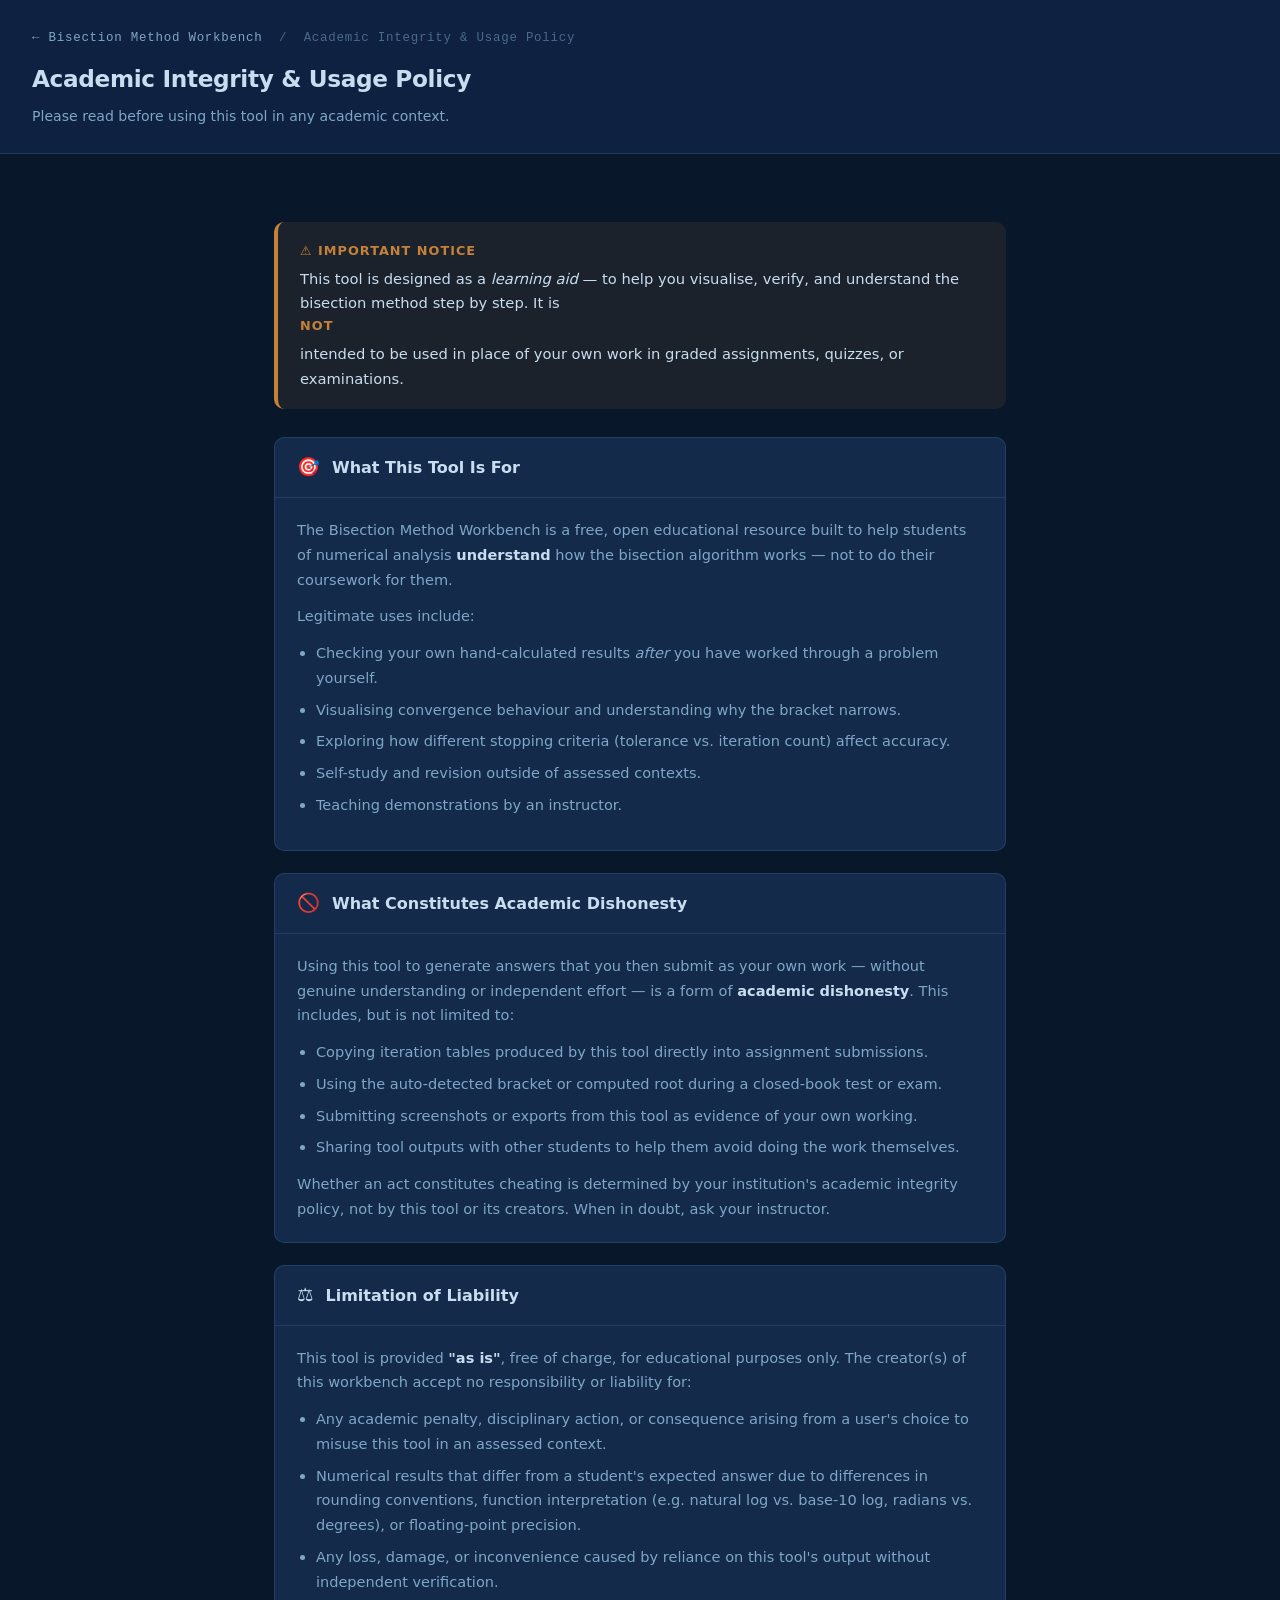
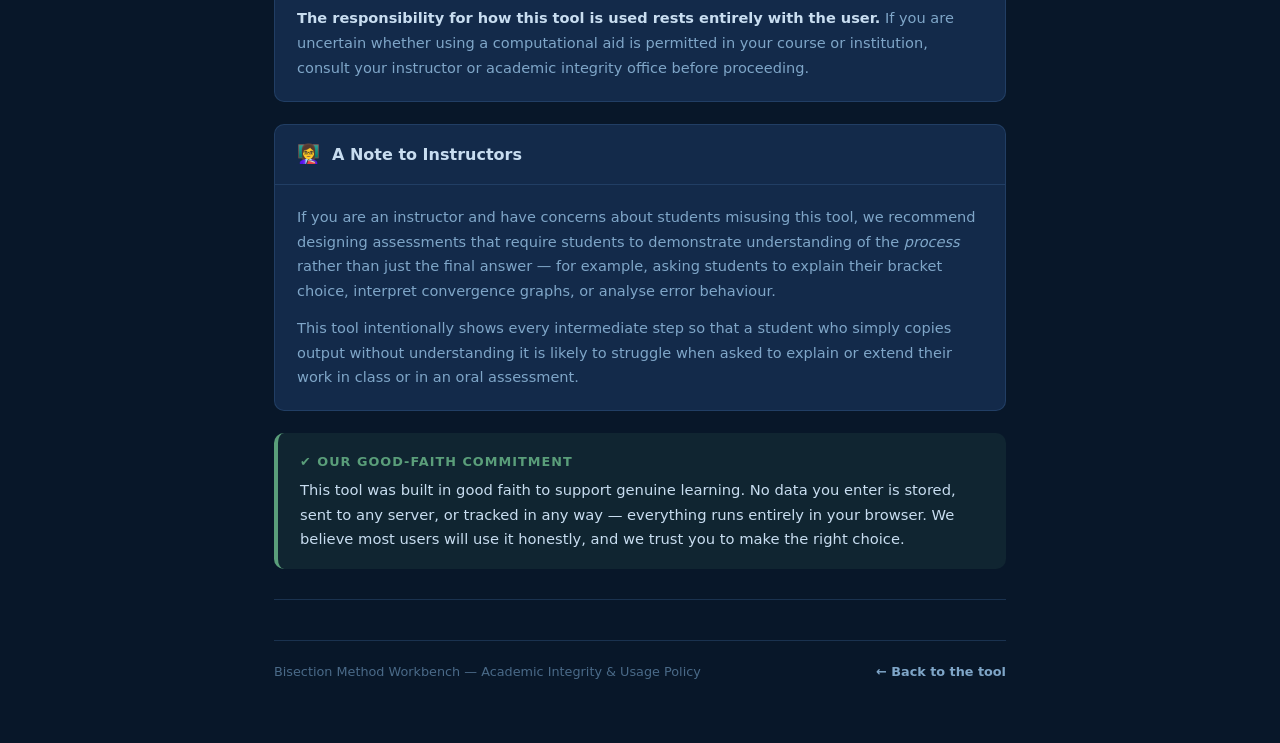
==== concern.html @ dc15df7a "fix" ====
<!DOCTYPE html>
<html lang="en">
<head>
<meta charset="UTF-8"/>
<meta name="viewport" content="width=device-width, initial-scale=1"/>
<title>Academic Integrity &amp; Usage Policy — Bisection Method Workbench</title>
<style>
  :root{
    --bg-deep:#081729; --bg-mid:#0e2140; --panel:#132a4a;
    --line-soft:rgba(61,102,148,.35);
    --ink:#c8ddf0; --ink-dim:#7fa6c8; --ink-faint:#4a6a88;
    --accent:#3d6694; --accent-hi:#5b8ec4;
    --warn:#c4813a; --danger:#c45a5a; --ok:#5a9e7a;
    --radius:10px;
    --font-sans:'Inter','Segoe UI',system-ui,sans-serif;
    --font-mono:'IBM Plex Mono','Fira Code','Courier New',monospace;
  }
  *,*::before,*::after{ box-sizing:border-box; margin:0; padding:0; }
  html{ font-size:16px; scroll-behavior:smooth; }
  body{
    background:var(--bg-deep); color:var(--ink);
    font-family:var(--font-sans); line-height:1.7;
    min-height:100vh; padding:0 0 60px;
  }

  /* ── Header ── */
  .page-head{
    background:var(--bg-mid); border-bottom:1px solid var(--line-soft);
    padding:28px 32px 24px;
  }
  .page-head .breadcrumb{
    font-size:.78rem; color:var(--ink-faint);
    font-family:var(--font-mono); letter-spacing:.06em;
    margin-bottom:10px;
  }
  .page-head .breadcrumb a{ color:var(--ink-dim); text-decoration:none; }
  .page-head .breadcrumb a:hover{ color:var(--ink); }
  .page-head h1{
    font-size:1.45rem; font-weight:700; color:var(--ink);
    letter-spacing:-.015em; margin-bottom:6px;
  }
  .page-head .subtitle{ font-size:.88rem; color:var(--ink-dim); }

  /* ── Shell ── */
  .shell{ max-width:780px; margin:0 auto; padding:40px 24px 0; }

  /* ── Alert box ── */
  .alert{
    border-radius:var(--radius); padding:18px 22px;
    margin-bottom:28px; border-left:4px solid;
    font-size:.92rem; line-height:1.65;
  }
  .alert-warn{ background:rgba(196,129,58,.1); border-color:var(--warn); }
  .alert-danger{ background:rgba(196,90,90,.1); border-color:var(--danger); }
  .alert-ok{ background:rgba(90,158,122,.1); border-color:var(--ok); }
  .alert strong{ display:block; font-size:.8rem; letter-spacing:.08em;
    text-transform:uppercase; margin-bottom:6px; }
  .alert-warn strong{ color:var(--warn); }
  .alert-danger strong{ color:var(--danger); }
  .alert-ok strong{ color:var(--ok); }

  /* ── Section ── */
  .sec{
    background:var(--panel); border:1px solid var(--line-soft);
    border-radius:var(--radius); margin-bottom:22px; overflow:hidden;
  }
  .sec-head{
    padding:16px 22px; border-bottom:1px solid var(--line-soft);
    display:flex; align-items:center; gap:12px;
  }
  .sec-icon{ font-size:1.15rem; line-height:1; }
  .sec-head h2{ font-size:1rem; font-weight:700; color:var(--ink); }
  .sec-body{ padding:20px 22px; font-size:.91rem; color:var(--ink-dim); }
  .sec-body p{ margin-bottom:12px; }
  .sec-body p:last-child{ margin-bottom:0; }
  .sec-body ul{ padding-left:1.3em; margin-bottom:12px; }
  .sec-body ul li{ margin-bottom:7px; }
  .sec-body ul li:last-child{ margin-bottom:0; }
  .sec-body strong{ color:var(--ink); }

  /* ── Divider ── */
  hr{ border:none; border-top:1px solid var(--line-soft); margin:30px 0; }

  /* ── Footer ── */
  .doc-foot{
    margin-top:40px; padding-top:20px;
    border-top:1px solid var(--line-soft);
    display:flex; justify-content:space-between; flex-wrap:wrap;
    gap:10px; font-size:.8rem; color:var(--ink-faint);
  }
  .doc-foot a{ color:var(--ink-dim); text-decoration:none; font-weight:600; }
  .doc-foot a:hover{ color:var(--ink); }

  /* ── Responsive ── */
  @media(max-width:520px){
    .page-head{ padding:20px 18px 18px; }
    .shell{ padding:24px 16px 0; }
    .sec-body, .sec-head{ padding-left:16px; padding-right:16px; }
  }
</style>
</head>
<body>

<div class="page-head">
  <div class="breadcrumb">
    <a href="index.html">← Bisection Method Workbench</a>
    &nbsp;/&nbsp; Academic Integrity &amp; Usage Policy
  </div>
  <h1>Academic Integrity &amp; Usage Policy</h1>
  <div class="subtitle">Please read before using this tool in any academic context.</div>
</div>

<div class="shell">

  <!-- ── Top warning ── -->
  <div class="alert alert-warn" style="margin-top:28px;">
    <strong>⚠ Important Notice</strong>
    This tool is designed as a <em>learning aid</em> — to help you
    visualise, verify, and understand the bisection method step by step.
    It is <strong>not</strong> intended to be used in place of your own work
    in graded assignments, quizzes, or examinations.
  </div>

  <!-- ── 1. What this tool is ── -->
  <div class="sec">
    <div class="sec-head">
      <span class="sec-icon">🎯</span>
      <h2>What This Tool Is For</h2>
    </div>
    <div class="sec-body">
      <p>
        The Bisection Method Workbench is a free, open educational resource built to
        help students of numerical analysis <strong>understand</strong> how the bisection
        algorithm works — not to do their coursework for them.
      </p>
      <p>Legitimate uses include:</p>
      <ul>
        <li>Checking your own hand-calculated results <em>after</em> you have worked through a problem yourself.</li>
        <li>Visualising convergence behaviour and understanding why the bracket narrows.</li>
        <li>Exploring how different stopping criteria (tolerance vs. iteration count) affect accuracy.</li>
        <li>Self-study and revision outside of assessed contexts.</li>
        <li>Teaching demonstrations by an instructor.</li>
      </ul>
    </div>
  </div>

  <!-- ── 2. Academic dishonesty ── -->
  <div class="sec">
    <div class="sec-head">
      <span class="sec-icon">🚫</span>
      <h2>What Constitutes Academic Dishonesty</h2>
    </div>
    <div class="sec-body">
      <p>
        Using this tool to generate answers that you then submit as your own work —
        without genuine understanding or independent effort — is a form of
        <strong>academic dishonesty</strong>. This includes, but is not limited to:
      </p>
      <ul>
        <li>Copying iteration tables produced by this tool directly into assignment submissions.</li>
        <li>Using the auto-detected bracket or computed root during a closed-book test or exam.</li>
        <li>Submitting screenshots or exports from this tool as evidence of your own working.</li>
        <li>Sharing tool outputs with other students to help them avoid doing the work themselves.</li>
      </ul>
      <p>
        Whether an act constitutes cheating is determined by your institution's academic
        integrity policy, not by this tool or its creators. When in doubt, ask your instructor.
      </p>
    </div>
  </div>

  <!-- ── 3. No liability ── -->
  <div class="sec">
    <div class="sec-head">
      <span class="sec-icon">⚖️</span>
      <h2>Limitation of Liability</h2>
    </div>
    <div class="sec-body">
      <p>
        This tool is provided <strong>"as is"</strong>, free of charge, for educational purposes only.
        The creator(s) of this workbench accept no responsibility or liability for:
      </p>
      <ul>
        <li>
          Any academic penalty, disciplinary action, or consequence arising from a
          user's choice to misuse this tool in an assessed context.
        </li>
        <li>
          Numerical results that differ from a student's expected answer due to
          differences in rounding conventions, function interpretation (e.g. natural
          log vs. base-10 log, radians vs. degrees), or floating-point precision.
        </li>
        <li>
          Any loss, damage, or inconvenience caused by reliance on this tool's output
          without independent verification.
        </li>
      </ul>
      <p>
        <strong>The responsibility for how this tool is used rests entirely with the user.</strong>
        If you are uncertain whether using a computational aid is permitted in your
        course or institution, consult your instructor or academic integrity office before proceeding.
      </p>
    </div>
  </div>

  <!-- ── 4. A note to instructors ── -->
  <div class="sec">
    <div class="sec-head">
      <span class="sec-icon">👩‍🏫</span>
      <h2>A Note to Instructors</h2>
    </div>
    <div class="sec-body">
      <p>
        If you are an instructor and have concerns about students misusing this tool,
        we recommend designing assessments that require students to demonstrate
        understanding of the <em>process</em> rather than just the final answer —
        for example, asking students to explain their bracket choice, interpret
        convergence graphs, or analyse error behaviour.
      </p>
      <p>
        This tool intentionally shows every intermediate step so that a student who
        simply copies output without understanding it is likely to struggle when asked
        to explain or extend their work in class or in an oral assessment.
      </p>
    </div>
  </div>

  <!-- ── 5. Good faith note ── -->
  <div class="alert alert-ok">
    <strong>✔ Our Good-Faith Commitment</strong>
    This tool was built in good faith to support genuine learning. No data you enter
    is stored, sent to any server, or tracked in any way — everything runs entirely
    in your browser. We believe most users will use it honestly, and we trust you to
    make the right choice.
  </div>

  <hr/>

  <div class="doc-foot">
    <span>Bisection Method Workbench &mdash; Academic Integrity &amp; Usage Policy</span>
    <span>
      <a href="index.html">← Back to the tool</a>
    </span>
  </div>

</div><!-- .shell -->
</body>
</html>
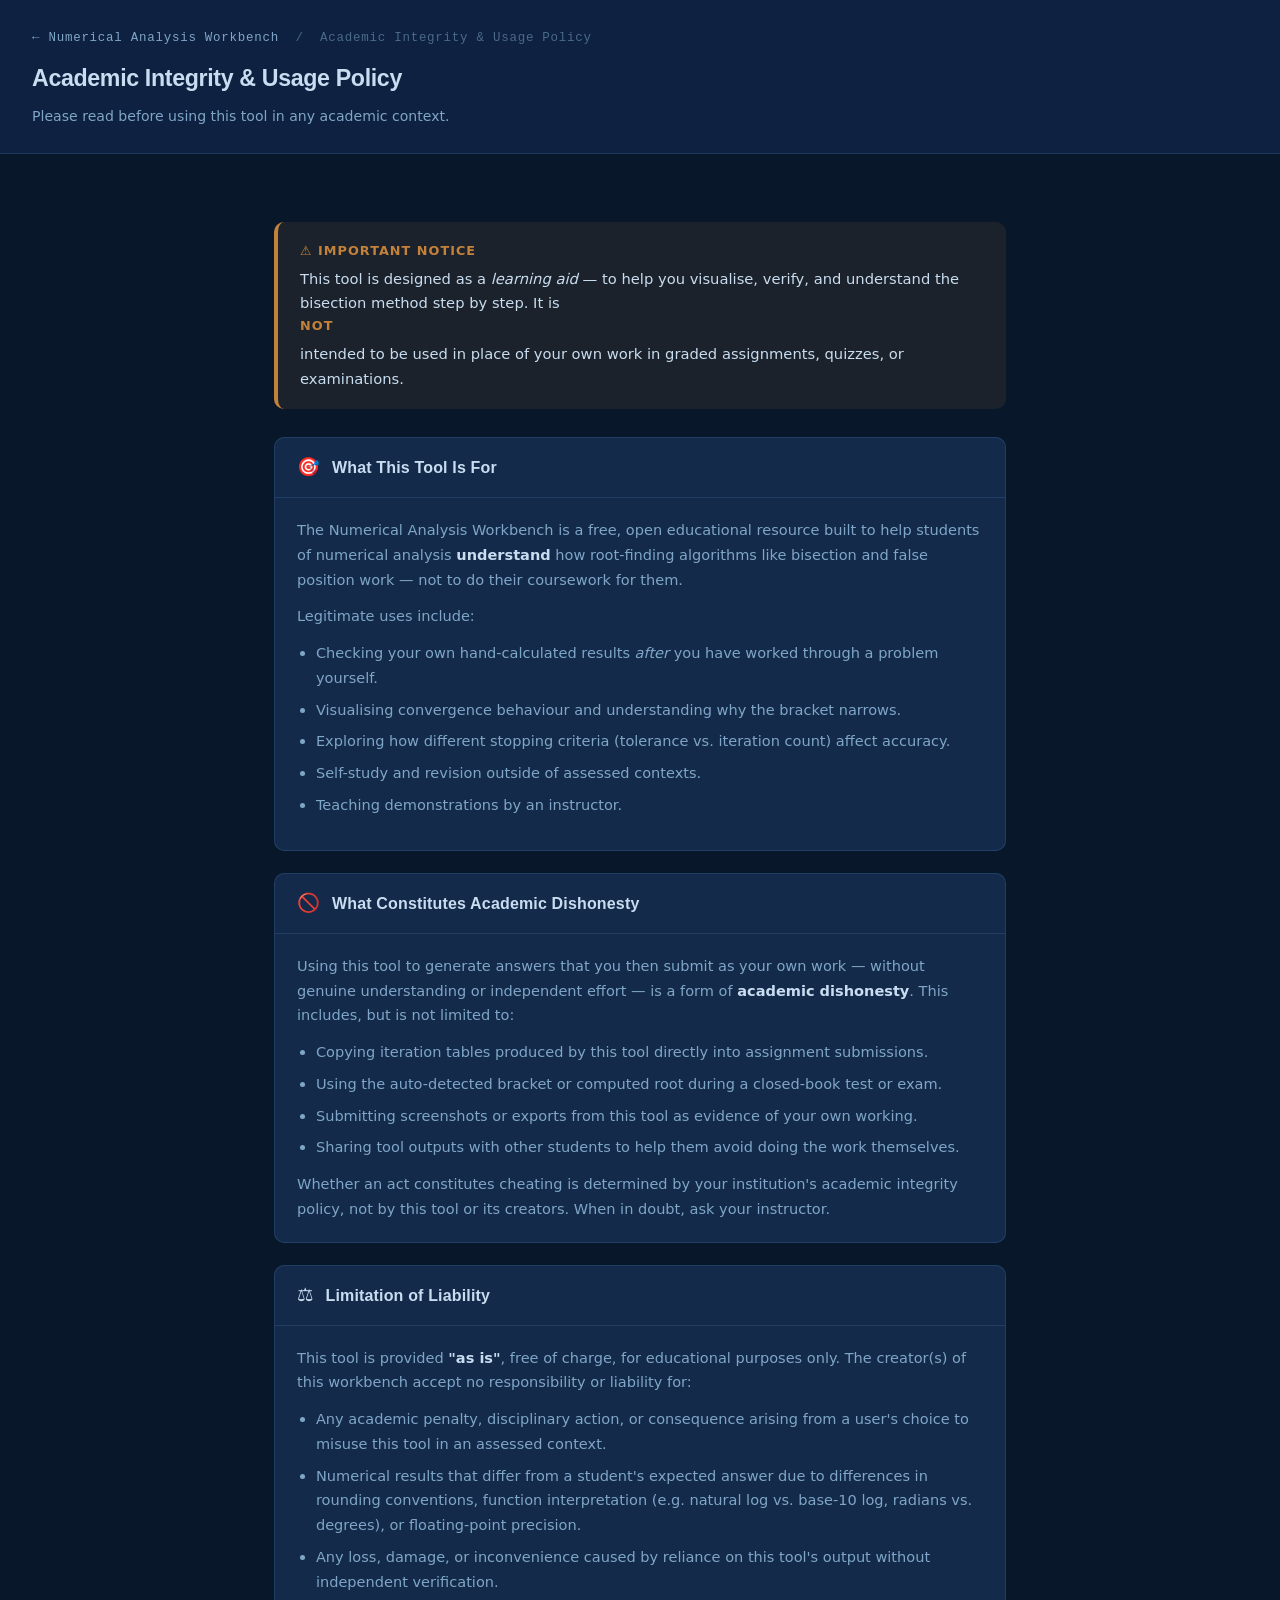
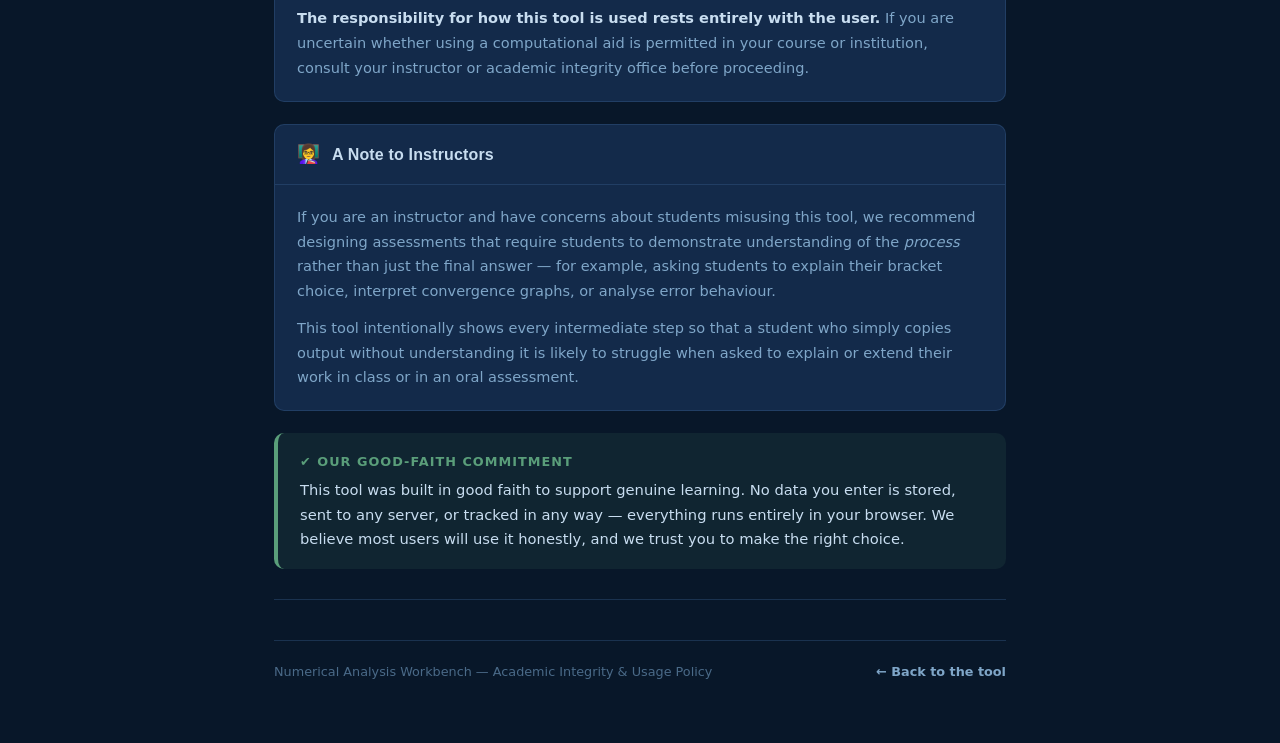
==== commit fc4cd5f9: "adding False Position" ====
--- a/concern.html
+++ b/concern.html
@@ -3,7 +3,8 @@
 <head>
 <meta charset="UTF-8"/>
 <meta name="viewport" content="width=device-width, initial-scale=1"/>
-<title>Academic Integrity &amp; Usage Policy — Bisection Method Workbench</title>
+<title>Academic Integrity &amp; Usage Policy — Numerical Analysis Workbench</title>
+<link rel="stylesheet" href="styles.css">
 <style>
   :root{
     --bg-deep:#081729; --bg-mid:#0e2140; --panel:#132a4a;
@@ -41,8 +42,7 @@
   }
   .page-head .subtitle{ font-size:.88rem; color:var(--ink-dim); }
 
-  /* ── Shell ── */
-  .shell{ max-width:780px; margin:0 auto; padding:40px 24px 0; }
+  .doc-shell{ max-width:780px; margin:0 auto; padding:40px 24px 0; }
 
   /* ── Alert box ── */
   .alert{
@@ -94,7 +94,7 @@
   /* ── Responsive ── */
   @media(max-width:520px){
     .page-head{ padding:20px 18px 18px; }
-    .shell{ padding:24px 16px 0; }
+    .doc-shell{ padding:24px 16px 0; }
     .sec-body, .sec-head{ padding-left:16px; padding-right:16px; }
   }
 </style>
@@ -103,14 +103,14 @@
 
 <div class="page-head">
   <div class="breadcrumb">
-    <a href="index.html">← Bisection Method Workbench</a>
+    <a href="index.html">← Numerical Analysis Workbench</a>
     &nbsp;/&nbsp; Academic Integrity &amp; Usage Policy
   </div>
   <h1>Academic Integrity &amp; Usage Policy</h1>
   <div class="subtitle">Please read before using this tool in any academic context.</div>
 </div>
 
-<div class="shell">
+<div class="doc-shell">
 
   <!-- ── Top warning ── -->
   <div class="alert alert-warn" style="margin-top:28px;">
@@ -129,9 +129,9 @@
     </div>
     <div class="sec-body">
       <p>
-        The Bisection Method Workbench is a free, open educational resource built to
-        help students of numerical analysis <strong>understand</strong> how the bisection
-        algorithm works — not to do their coursework for them.
+        The Numerical Analysis Workbench is a free, open educational resource built to
+        help students of numerical analysis <strong>understand</strong> how root-finding
+        algorithms like bisection and false position work — not to do their coursework for them.
       </p>
       <p>Legitimate uses include:</p>
       <ul>
@@ -237,12 +237,12 @@
   <hr/>
 
   <div class="doc-foot">
-    <span>Bisection Method Workbench &mdash; Academic Integrity &amp; Usage Policy</span>
+    <span>Numerical Analysis Workbench &mdash; Academic Integrity &amp; Usage Policy</span>
     <span>
       <a href="index.html">← Back to the tool</a>
     </span>
   </div>
 
-</div><!-- .shell -->
+</div><!-- .doc-shell -->
 </body>
-</html>
+</html>
--- a/styles.css
+++ b/styles.css
@@ -0,0 +1,280 @@
+  /* ============================================================
+     DESIGN TOKENS — "Drafting Table / Blueprint" system
+     ============================================================ */
+  :root{
+    --bg:        #0F2240;
+    --bg-deep:   #081729;
+    --panel:     #173A60;
+    --panel-2:   #1C4470;
+    --line:      #3D6694;
+    --line-soft: rgba(61,102,148,0.32);
+    --ink:       #EDEAE0;
+    --ink-dim:   #AEC0D6;
+    --ink-faint: #7B93B0;
+    --copper:    #C9784B;
+    --copper-hi: #E2945F;
+    --verdigris: #7FA68C;
+    --danger:    #D9776B;
+    --font-display: 'IBM Plex Sans Condensed', sans-serif;
+    --font-body:    'IBM Plex Sans', sans-serif;
+    --font-mono:    'IBM Plex Mono', monospace;
+    --radius: 3px;
+    --ease: cubic-bezier(.22,.68,0,1);
+  }
+  *{ box-sizing: border-box; }
+  html{ color-scheme: dark; }
+  body{
+    margin:0;
+    background:
+      linear-gradient(var(--line-soft) 1px, transparent 1px) 0 0/ 100% 28px,
+      linear-gradient(90deg, var(--line-soft) 1px, transparent 1px) 0 0/ 28px 100%,
+      var(--bg);
+    background-attachment: fixed;
+    color: var(--ink);
+    font-family: var(--font-body);
+    font-size: 16px;
+    line-height: 1.5;
+    -webkit-font-smoothing: antialiased;
+  }
+  h1,h2,h3{ font-family: var(--font-display); margin:0; letter-spacing:.01em; }
+  p{ margin: 0 0 .75em; color: var(--ink-dim); }
+  a{ color: var(--copper-hi); text-decoration: underline; text-decoration-color: rgba(226,148,95,.4); text-underline-offset: .15em; }
+  a:hover{ text-decoration-color: var(--copper-hi); }
+  button, input, select{ font-family: inherit; }
+  :focus-visible{ outline: 2px solid var(--copper-hi); outline-offset: 2px; border-radius: 2px; }
+  .skip-link{ position:absolute; left:-999px; top:0; background:var(--copper); color:var(--bg-deep); padding:.5em 1em; z-index:200; font-weight:600; }
+  .skip-link:focus{ left:8px; top:8px; }
+
+  /* ---------- Shell layout ---------- */
+  .shell{ display:flex; min-height:100vh; max-width: 1400px; margin: 0 auto; }
+  .sheet-index{
+    flex: 0 0 248px; background: var(--bg-deep);
+    border-right: 1px solid var(--line-soft); padding: 22px 16px;
+    position: sticky; top:0; align-self: flex-start; height: 100vh; overflow-y:auto;
+  }
+  .brand{ display:flex; align-items:center; gap:10px; margin-bottom: 26px; padding-bottom:16px; border-bottom: 1px solid var(--line-soft); }
+  .brand-mark{ width:30px; height:30px; flex:none; }
+  .brand-text{ font-family: var(--font-display); font-weight:700; font-size: 1rem; letter-spacing:.02em; line-height:1.15; }
+  .brand-text small{ display:block; font-family: var(--font-mono); font-weight:400; font-size:.68rem; color: var(--ink-faint); letter-spacing:.08em; text-transform:uppercase; margin-top:2px; }
+  .index-label{ font-family: var(--font-mono); font-size:.68rem; letter-spacing:.12em; text-transform:uppercase; color: var(--ink-faint); margin: 0 0 10px 6px; }
+  .index-label-row{ display:flex; align-items:center; justify-content:space-between; gap:8px; margin: 0 0 10px 6px; }
+  .index-label-row .index-label{ margin:0; }
+  .sheet-toggle-btn{
+    font-family: var(--font-mono); font-size:.62rem; letter-spacing:.06em; text-transform:uppercase;
+    background:none; border:1px solid var(--line-soft); color: var(--ink-faint);
+    padding:3px 9px; border-radius:3px; cursor:pointer; margin-right:6px;
+    transition: color .15s, border-color .15s;
+  }
+  .sheet-toggle-btn:hover{ color: var(--ink); border-color: var(--line); }
+  .sheet-list.is-collapsed{ display:none; }
+  .sheet-list{ list-style:none; margin:0 0 24px; padding:0; display:flex; flex-direction:column; gap:4px; }
+  .sheet-item{ display:flex; align-items:baseline; gap:10px; padding:9px 10px; border-radius: var(--radius); font-size:.92rem; color: var(--ink-dim); border-left: 2px solid transparent; cursor:pointer; transition: background .18s var(--ease), color .18s var(--ease), border-color .18s var(--ease); }
+  .sheet-item:hover:not(.disabled):not(.active){ background: rgba(61,102,148,.18); color: var(--ink); }
+  .sheet-item:focus-visible{ outline: 2px solid var(--copper-hi); outline-offset: -2px; }
+  .sheet-item .num{ font-family: var(--font-mono); font-size:.78rem; color: var(--ink-faint); }
+  .sheet-item.active{ background: var(--panel); color: var(--ink); border-left-color: var(--copper); }
+  .sheet-item.active .num{ color: var(--copper-hi); }
+  .sheet-item.disabled{ opacity:.45; cursor: default; }
+  .sheet-item .soon{ font-family: var(--font-mono); font-size:.62rem; letter-spacing:.08em; text-transform:uppercase; margin-left:auto; color: var(--ink-faint); border:1px solid var(--line-soft); padding:1px 5px; border-radius:2px; }
+  .sidebar-foot{ font-size:.78rem; color: var(--ink-faint); border-top:1px solid var(--line-soft); padding-top:14px; }
+  .sidebar-foot a{ color: var(--ink-dim); }
+  .mobile-nav{ display:none; }
+  main.workbench{ flex:1; min-width:0; padding: 36px 40px 60px; }
+
+  /* ---------- Hero ---------- */
+  .hero{ display:grid; grid-template-columns: 1.1fr .9fr; gap:36px; align-items:center; padding-bottom: 30px; margin-bottom: 30px; border-bottom: 1px solid var(--line-soft); transition: opacity .22s var(--ease), transform .22s var(--ease); }
+  .hero.is-swapping{ opacity:0; transform: translateY(8px); }
+  @media (prefers-reduced-motion: reduce){ .hero{ transition:none; } }
+  .hero h1{ font-size: clamp(1.7rem, 2.6vw, 2.35rem); font-weight:700; line-height:1.12; }
+  .hero h1 .accent{ color: var(--copper-hi); }
+  .hero-sub{ margin-top:12px; max-width: 46ch; }
+  .hero-meta{ display:flex; gap:18px; margin-top:18px; font-family: var(--font-mono); font-size:.78rem; color: var(--ink-faint); flex-wrap:wrap; }
+  .hero-meta span b{ color: var(--ink-dim); font-weight:600; }
+  .hero-plate{ background: var(--panel); border:1px solid var(--line-soft); border-radius: var(--radius); padding: 14px; }
+  .hero-plate-label{ font-family: var(--font-mono); font-size:.66rem; letter-spacing:.1em; text-transform:uppercase; color: var(--ink-faint); margin-bottom:6px; display:flex; justify-content:space-between; }
+  .hero-plate svg{ display:block; width:100%; height:auto; }
+
+  /* ---------- Panels ---------- */
+  .panel{ background: var(--panel); border: 1px solid var(--line-soft); border-radius: var(--radius); margin-bottom: 26px; overflow:hidden; }
+  .panel-head{ display:flex; align-items:baseline; justify-content:space-between; gap:12px; padding: 16px 22px; border-bottom: 1px solid var(--line-soft); }
+  .panel-head h2{ font-size:1.05rem; font-weight:600; }
+  .panel-head .plate-tag{ font-family: var(--font-mono); font-size:.68rem; color: var(--ink-faint); letter-spacing:.08em; text-transform:uppercase; }
+  .panel-body{ padding: 22px; }
+
+  /* ---------- Form ---------- */
+  .field{ margin-bottom:18px; }
+  .field label{ display:block; font-size:.84rem; font-weight:600; color: var(--ink-dim); margin-bottom:6px; }
+  .field-hint{ font-size:.78rem; color: var(--ink-faint); margin-top:6px; }
+  .field-row{ display:flex; gap:16px; flex-wrap:wrap; }
+  .field-row > .field{ flex:1; min-width:140px; }
+  input[type=text], input[type=number]{ width:100%; background: var(--bg-deep); border:1px solid var(--line); color: var(--ink); padding: 10px 12px; border-radius: var(--radius); font-family: var(--font-mono); font-size:.95rem; }
+  input::placeholder{ color: var(--ink-faint); }
+  input[type=text]:focus, input[type=number]:focus{ border-color: var(--copper-hi); }
+  input.invalid{ border-color: var(--danger); }
+  input[type=text]:disabled, input[type=number]:disabled{ opacity:.55; cursor:not-allowed; }
+  .fx-row{ display:flex; align-items:center; gap:10px; }
+  .validity-dot{ width:9px; height:9px; border-radius:50%; background: var(--ink-faint); flex:none; transition: background .2s var(--ease); }
+  .validity-dot.ok{ background: var(--verdigris); }
+  .validity-dot.bad{ background: var(--danger); }
+  .example-link{ background:none; border:none; color: var(--copper-hi); font-size:.8rem; padding:0; cursor:pointer; text-decoration: underline; text-decoration-color: rgba(226,148,95,.4); }
+  details.tutorial{ margin-top: 10px; border:1px dashed var(--line-soft); border-radius: var(--radius); padding: 4px 14px; }
+  details.tutorial summary{ cursor:pointer; padding:10px 0; font-size:.85rem; font-weight:600; color: var(--ink-dim); list-style:none; display:flex; align-items:center; gap:8px;}
+  details.tutorial summary::before{ content:"+"; color: var(--copper-hi); font-family: var(--font-mono); width:14px; }
+  details.tutorial[open] summary::before{ content:"–"; }
+  .tutorial-body{ padding: 4px 0 16px; font-size:.86rem; }
+  .syntax-table{ width:100%; border-collapse: collapse; margin: 10px 0 14px; font-size:.84rem; }
+  .syntax-table th, .syntax-table td{ text-align:left; padding:6px 10px; border-bottom:1px solid var(--line-soft); }
+  .syntax-table th{ color: var(--ink-faint); font-weight:600; font-family: var(--font-mono); font-size:.72rem; text-transform:uppercase; letter-spacing:.06em; }
+  .syntax-table td code{ font-family: var(--font-mono); color: var(--copper-hi); }
+  .note-box{ background: rgba(217,119,107,.12); border-left:3px solid var(--danger); padding:10px 12px; font-size:.82rem; border-radius:2px; margin-top:10px; }
+  .note-box.info{ background: rgba(127,166,140,.12); border-left-color: var(--verdigris); }
+  fieldset{ border:none; padding:0; margin:0 0 18px; }
+  fieldset > legend{ font-size:.84rem; font-weight:600; color: var(--ink-dim); margin-bottom:8px; padding:0; }
+  .stop-options{ display:flex; flex-direction:column; gap:10px; }
+  .stop-option{ display:flex; align-items:center; gap:10px; flex-wrap:wrap; padding:10px 12px; border:1px solid var(--line-soft); border-radius: var(--radius); }
+  .stop-option.active-mode{ border-color: var(--copper); background: rgba(201,120,75,.08); }
+  .stop-option input[type=radio]{ accent-color: var(--copper); width:16px; height:16px; flex:none; }
+  .stop-option label.opt-label{ font-weight:600; font-size:.88rem; margin:0; flex:none; }
+  .stop-option .sub-input{ width:110px; margin-left:auto; }
+  .stop-option .sub-input:disabled{ opacity:.4; }
+  .btn-row{ display:flex; gap:12px; align-items:center; flex-wrap:wrap; margin-top: 6px; }
+  .btn{ font-family: var(--font-display); font-weight:600; font-size:.92rem; letter-spacing:.02em; padding: 11px 22px; border-radius: var(--radius); border:1px solid var(--line); background: var(--panel-2); color: var(--ink); cursor:pointer; transition: transform .12s var(--ease), background .15s; }
+  .btn:hover{ background: #234d7c; }
+  .btn:active{ transform: translateY(1px); }
+  .btn--primary{ background: var(--copper); border-color: var(--copper); color: var(--bg-deep); }
+  .btn--primary:hover{ background: var(--copper-hi); }
+  .btn--ghost{ background: transparent; }
+  .btn:disabled{ opacity:.4; cursor:not-allowed; }
+  .btn-icon{ display:inline-flex; align-items:center; justify-content:center; width:38px; height:38px; padding:0; border-radius: var(--radius); }
+  .status-msg{ margin-top:16px; padding:12px 14px; border-radius: var(--radius); font-size:.88rem; display:flex; gap:10px; align-items:flex-start; }
+  .status-msg.error{ background: rgba(217,119,107,.14); border:1px solid rgba(217,119,107,.4); color:#F4D9D5; }
+  .status-msg.success{ background: rgba(127,166,140,.14); border:1px solid rgba(127,166,140,.4); color:#DCEAE1; }
+  .status-msg[hidden]{ display:none; }
+
+  /* ---------- Solution box ---------- */
+  .sol-inner{ display:flex; flex-direction:column; gap:22px; }
+  .sol-group{ display:flex; flex-direction:column; gap:9px; }
+  .sol-lbl{ font-family: var(--font-mono); font-size:.66rem; letter-spacing:.1em; text-transform:uppercase; color: var(--ink-faint); }
+  .sol-eq{ font-family: var(--font-mono); font-size:1.05rem; background: var(--bg-deep); border:1px solid var(--line-soft); border-radius:var(--radius); padding:10px 16px; display:inline-block; color: var(--ink); }
+  .bracket-box{ background: var(--bg-deep); border:1px solid var(--line-soft); border-radius:var(--radius); padding:14px 18px; display:flex; flex-direction:column; gap:8px; }
+  .bc-row{ display:flex; align-items:center; gap:12px; flex-wrap:wrap; font-family:var(--font-mono); font-size:.86rem; }
+  .bc-row + .bc-row.ivt-row{ margin-top:4px; padding-top:10px; border-top:1px solid var(--line-soft); }
+  .sign-pill{ font-size:.69rem; font-weight:700; padding:2px 8px; border-radius:10px; letter-spacing:.03em; white-space:nowrap; }
+  .sign-pill.neg{ background:rgba(217,119,107,.18); color:#F4D9D5; border:1px solid rgba(217,119,107,.35); }
+  .sign-pill.pos{ background:rgba(127,166,140,.18); color:#DCEAE1; border:1px solid rgba(127,166,140,.35); }
+  .sign-pill.ok { background:rgba(127,166,140,.18); color:var(--verdigris); border:1px solid rgba(127,166,140,.35); }
+  .ivt-note{ font-size:.78rem; color:var(--ink-faint); }
+  .result-row{ display:flex; align-items:center; gap:14px; flex-wrap:wrap; }
+  .root-chip{ font-family:var(--font-mono); font-size:1.25rem; color:var(--copper-hi); background:var(--bg-deep); border:1px solid rgba(201,120,75,.3); border-radius:var(--radius); padding:10px 18px; }
+  .conv-chip{ font-family:var(--font-mono); font-size:.7rem; color:var(--verdigris); background:rgba(127,166,140,.1); border:1px solid rgba(127,166,140,.3); padding:4px 10px; border-radius:10px; }
+  .ae-note{ font-family:var(--font-mono); font-size:.78rem; color:var(--ink-faint); }
+
+  /* ---------- Visualization ---------- */
+  .viz-wrap{ background: var(--bg-deep); border-radius: var(--radius); padding: 10px; }
+  #bisection-graph{ display:block; width:100%; height:auto; }
+  .viz-controls{ display:flex; align-items:center; gap:14px; margin-top:16px; flex-wrap:wrap; }
+  .step-indicator{ font-family: var(--font-mono); font-size:.82rem; color: var(--ink-dim); margin-left:auto; }
+  .speed-select{ background: var(--bg-deep); border:1px solid var(--line); color: var(--ink); border-radius: var(--radius); padding:8px 10px; font-size:.84rem; }
+  .reading-row{ display:flex; gap: 22px; margin-top:14px; flex-wrap:wrap; font-family: var(--font-mono); font-size:.84rem; }
+  .reading-row .reading b{ display:block; color: var(--ink-faint); font-size:.66rem; text-transform:uppercase; letter-spacing:.08em; font-weight:400; margin-bottom:3px; }
+  .reading-row .reading span{ color: var(--ink); font-size:.98rem; }
+  .reading-row .reading.c-value span{ color: var(--copper-hi); }
+  .reading-row .reading.converged span{ color: var(--verdigris); }
+
+  /* ---------- Table ---------- */
+  .table-scroll{ overflow-x:auto; }
+  table.iter-table{ width:100%; border-collapse: collapse; font-family: var(--font-mono); font-size:.84rem; min-width: 880px; }
+  table.iter-table th, table.iter-table td{ padding:8px 10px; text-align:right; border-bottom:1px solid var(--line-soft); white-space:nowrap; }
+  table.iter-table th:first-child, table.iter-table td:first-child{ text-align:left; }
+  table.iter-table thead th{ color: var(--ink-faint); font-size:.68rem; text-transform:uppercase; letter-spacing:.06em; font-family: var(--font-body); font-weight:600; position:sticky; top:0; background: var(--panel); }
+  table.iter-table tbody tr{ transition: background .2s var(--ease); }
+  table.iter-table tbody tr.active-row{ background: rgba(201,120,75,.16); }
+  table.iter-table tbody tr.converged-row td{ color: var(--verdigris); }
+  /* value colors */
+  table.iter-table td.neg-val{ color: var(--danger); }
+  table.iter-table td.pos-val{ color: var(--verdigris); }
+  table.iter-table td.c-val{ color: var(--copper-hi); font-weight:600; }
+  table.iter-table td.mini-cell{ padding:3px 8px; vertical-align:middle; }
+  .table-note{ font-family:var(--font-mono); font-size:.72rem; color:var(--ink-faint); margin-top:10px; }
+  .export-row{ display:flex; gap:12px; margin-top:18px; flex-wrap:wrap; align-items:center; }
+  .export-note{ font-size:.78rem; color: var(--ink-faint); }
+
+  /* ---------- Capture credit ---------- */
+  .capture-credit{ font-family: var(--font-mono); font-size:.72rem; color: var(--ink-faint); padding-top:12px; margin-top:12px; border-top:1px dashed var(--line-soft); text-align:right; }
+
+  /* ---------- Footer ---------- */
+  footer.site-foot{ margin-top: 40px; padding-top: 22px; border-top:1px solid var(--line-soft); display:flex; justify-content:space-between; gap:16px; flex-wrap:wrap; font-size:.82rem; color: var(--ink-faint); }
+  footer.site-foot a{ color: var(--ink-dim); font-weight:600; }
+  .visually-hidden{ position:absolute; width:1px; height:1px; overflow:hidden; clip:rect(0,0,0,0); white-space:nowrap; }
+
+  @media (prefers-reduced-motion: reduce){ *{ animation-duration:.001ms !important; animation-iteration-count:1 !important; transition-duration:.001ms !important; } }
+  @media (max-width: 900px){ .hero{ grid-template-columns:1fr; } }
+
+  /* ---- tablet / small desktop ---- */
+  @media (max-width: 760px){
+    .shell{ flex-direction:column; }
+    .sheet-index{ display:none; }
+    .mobile-nav{ display:flex; gap:8px; overflow-x:auto; position:sticky; top:0; z-index:20; background: var(--bg-deep); padding:10px 14px; border-bottom:1px solid var(--line-soft); -webkit-overflow-scrolling:touch; }
+    .mobile-nav button{ flex:none; font-family: var(--font-mono); font-size:.76rem; padding:8px 14px; border-radius: 20px; border:1px solid var(--line); background: var(--panel); color: var(--ink-dim); min-height:40px; touch-action:manipulation; transition: background .18s var(--ease), color .18s var(--ease), border-color .18s var(--ease); }
+    .mobile-nav button.active{ background: var(--copper); color: var(--bg-deep); border-color: var(--copper); font-weight:600; }
+    main.workbench{ padding: 22px 14px 50px; }
+    .field-row{ flex-direction:column; }
+    .panel-body{ padding: 16px 14px; }
+    .panel-head{ padding: 14px 16px; flex-wrap:wrap; }
+
+    /* WCAG 2.5.5 — 44 × 44 px minimum touch target */
+    .btn{ min-height:44px; display:inline-flex; align-items:center; justify-content:center; }
+    .btn-icon{ width:44px; height:44px; }
+
+    /* Solve/Reset row — primary full-width, ghost stays compact */
+    .btn-row{ flex-wrap:wrap; }
+    .btn-row .btn--primary{ width:100%; }
+
+    /* Stop-criterion options — sub-input drops below label */
+    .stop-option{ flex-wrap:wrap; }
+    .stop-option .sub-input{ width:100%; max-width:180px; margin-left:0; margin-top:6px; order:10; }
+
+    /* IVT sign-check rows — vertical stack so nothing overflows */
+    .bc-row{ flex-direction:column; align-items:flex-start; gap:4px; }
+
+    /* Viz controls — play buttons cluster left, step count wraps below */
+    .viz-controls{ flex-wrap:wrap; gap:8px; }
+    .step-indicator{ margin-left:0; width:100%; text-align:center; order:10; margin-top:2px; }
+    .speed-select{ margin-left:auto; }
+
+    /* Readings — 2-column grid instead of a long horizontal row */
+    .reading-row{ display:grid; grid-template-columns:1fr 1fr; gap:10px 14px; }
+    #read-converged-wrap{ grid-column:1/-1; }
+
+    /* Export buttons — full-width stacked (most important on mobile!) */
+    .export-row{ flex-direction:column; align-items:stretch; }
+    .export-row > .btn{ width:100%; justify-content:center; }
+
+    /* Solution equation — allow break on narrow screens */
+    .sol-eq{ word-break:break-all; font-size:.95rem; }
+
+    /* Result chip row — wrap gracefully */
+    .result-row{ flex-direction:column; align-items:flex-start; gap:8px; }
+  }
+
+  /* ---- small phones (≤ 480 px) ---- */
+  @media (max-width: 480px){
+    main.workbench{ padding:14px 10px 40px; }
+    .hero{ padding-bottom:14px; margin-bottom:14px; }
+    .hero h1{ font-size:1.4rem; }
+    .hero-meta{ flex-direction:column; gap:5px; }
+    .hero-plate{ display:none; }           /* saves ~180px height on a small phone */
+    .hero-sub{ margin-top:8px; }
+    .field-hint{ font-size:.74rem; }
+    .reading-row .reading span{ font-size:.9rem; }
+    .root-chip{ font-size:1.05rem; }
+    .panel-body{ padding:12px 10px; }
+    .syntax-table{ font-size:.78rem; }
+    .syntax-table th, .syntax-table td{ padding:5px 7px; }
+    .sol-eq{ font-size:.85rem; padding:8px 12px; }
+    /* Table on tiny screens — slightly smaller mono text */
+    table.iter-table{ font-size:.76rem; }
+    table.iter-table th, table.iter-table td{ padding:6px 7px; }
+    /* Export note hint below buttons */
+    .export-note{ font-size:.72rem; margin-top:4px; }
+  }
